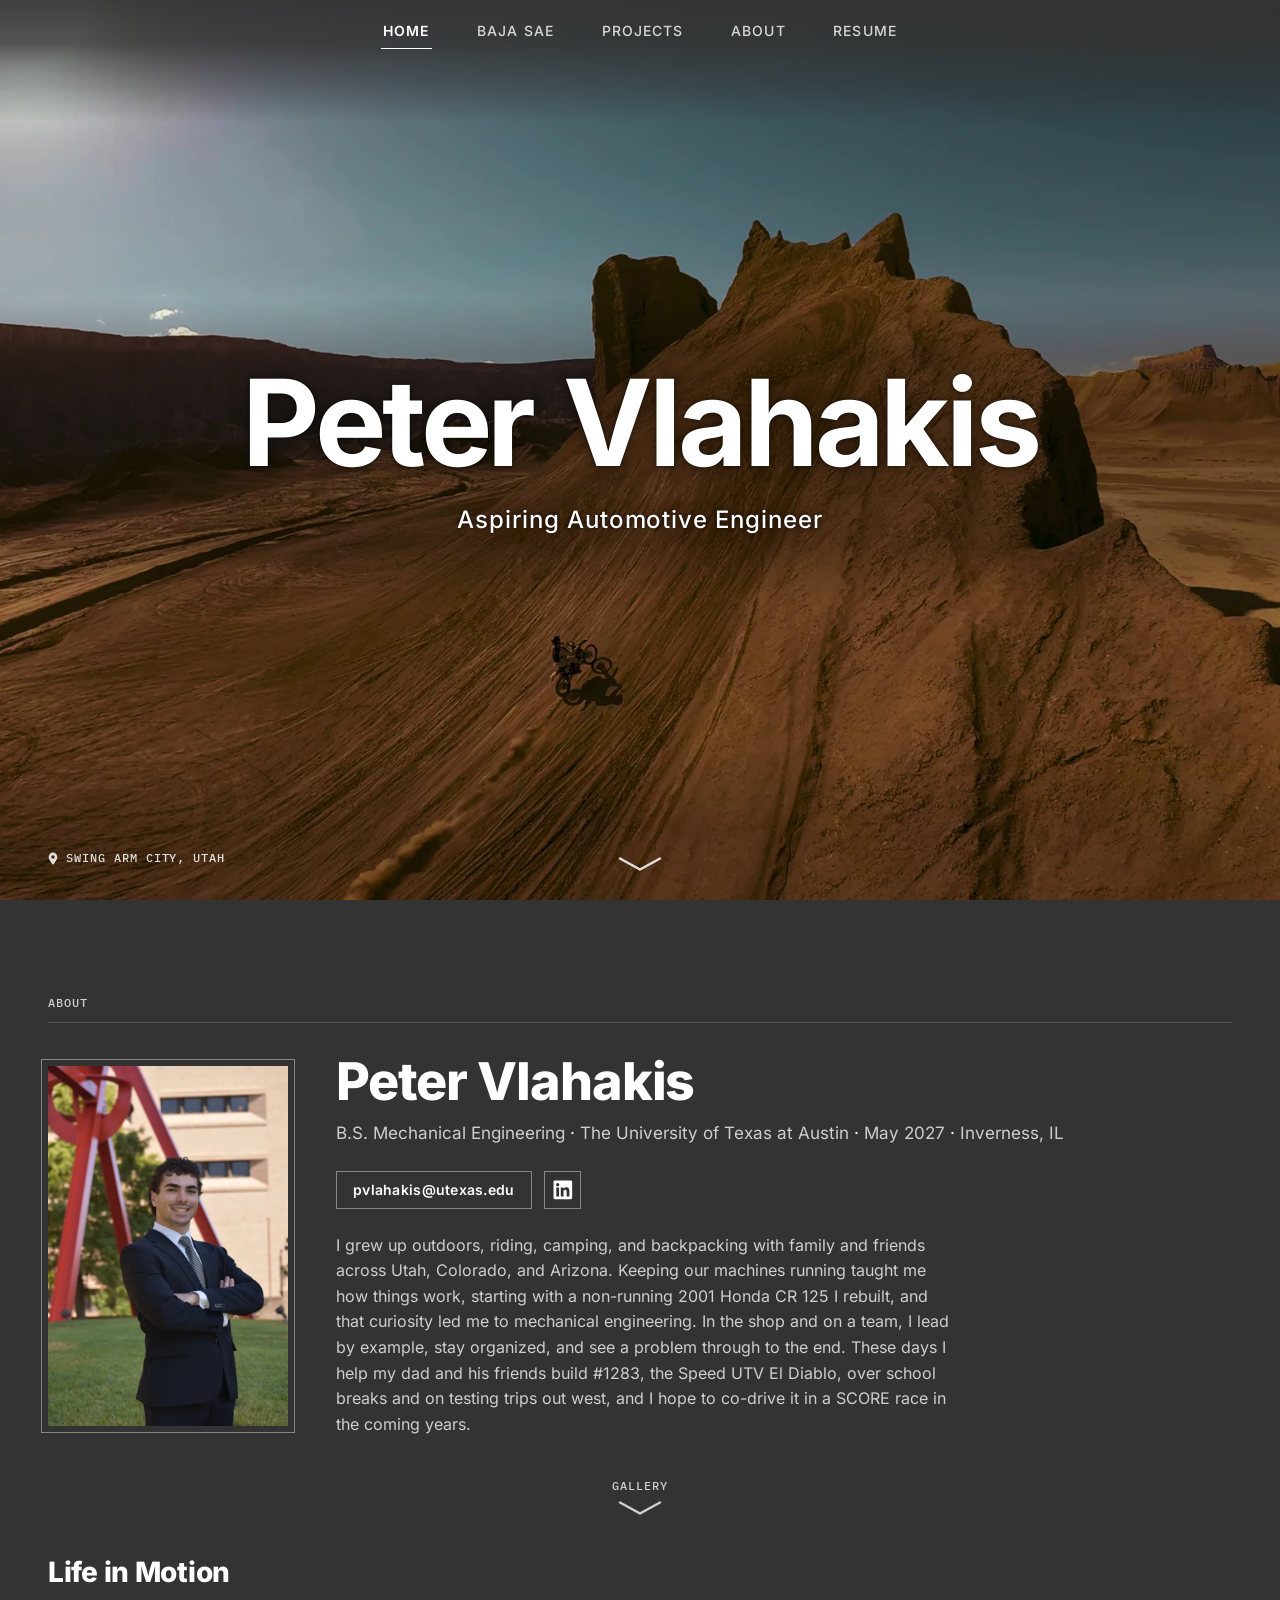
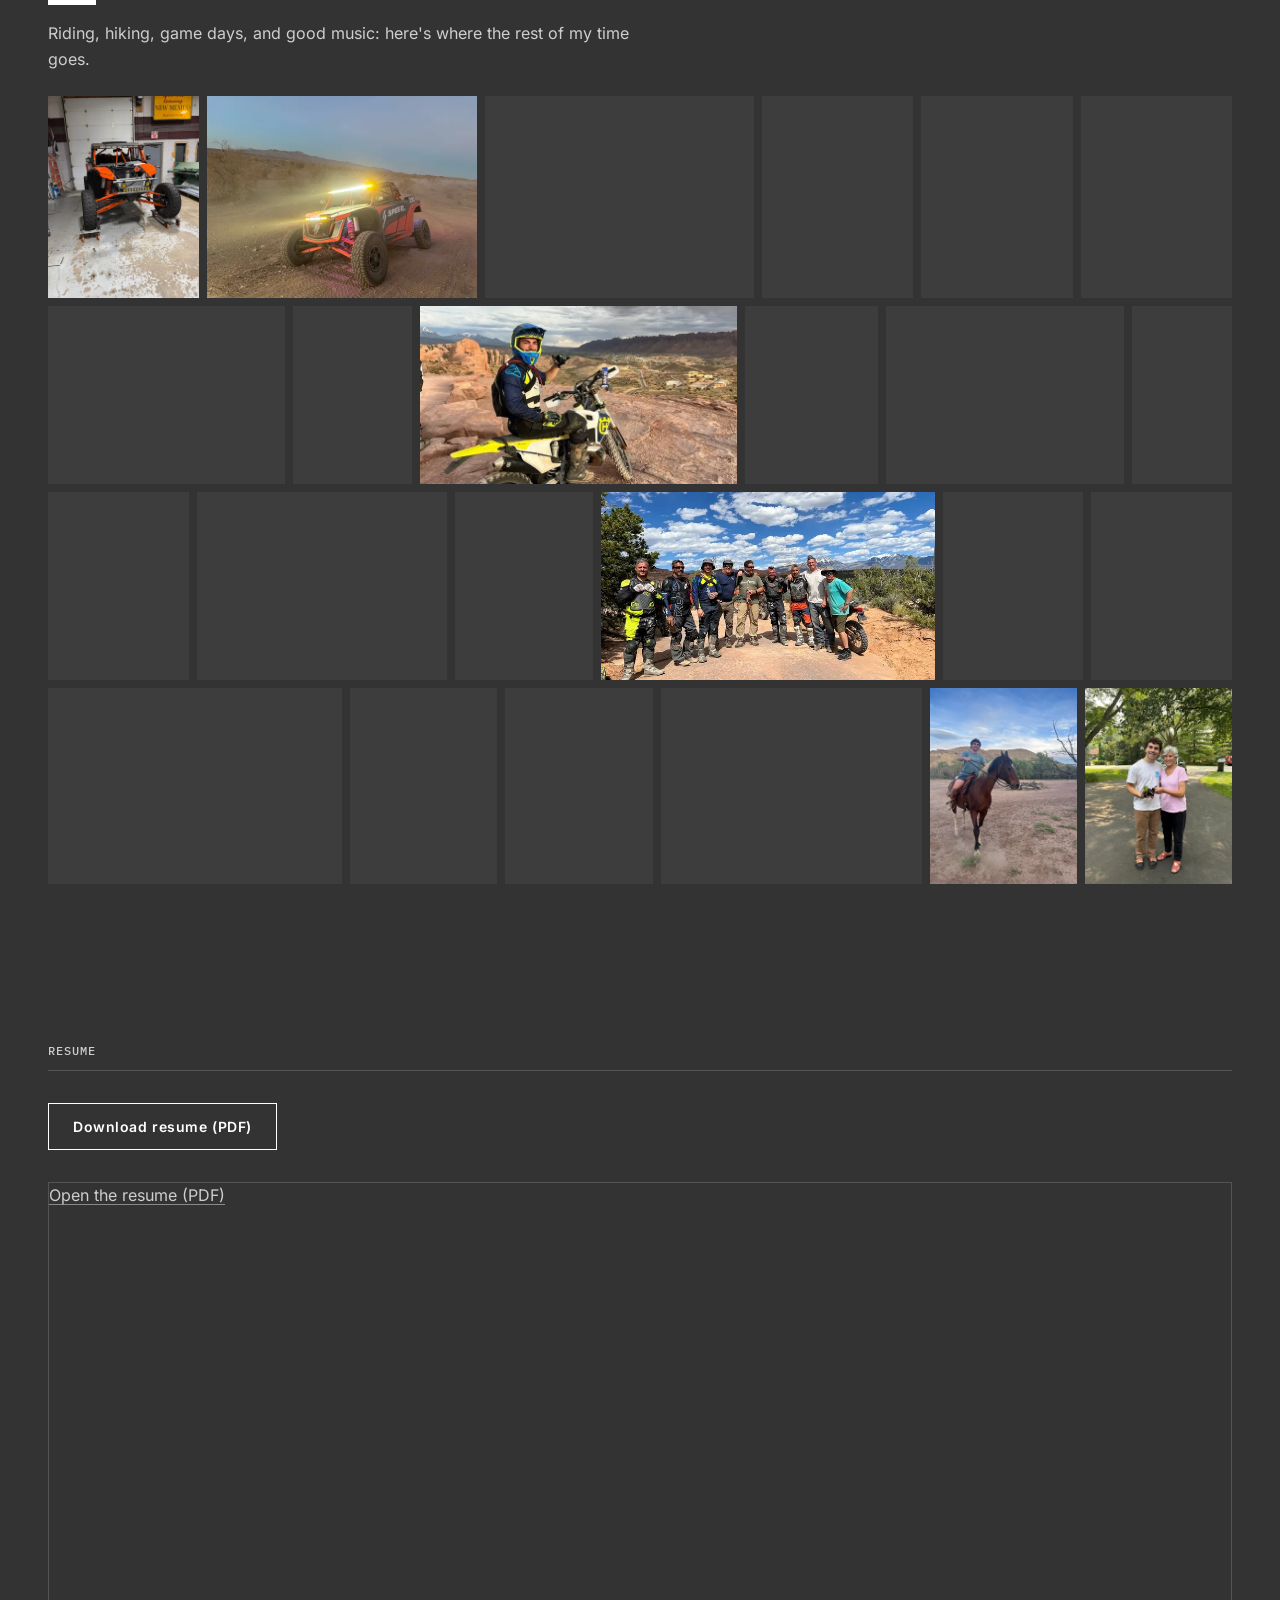
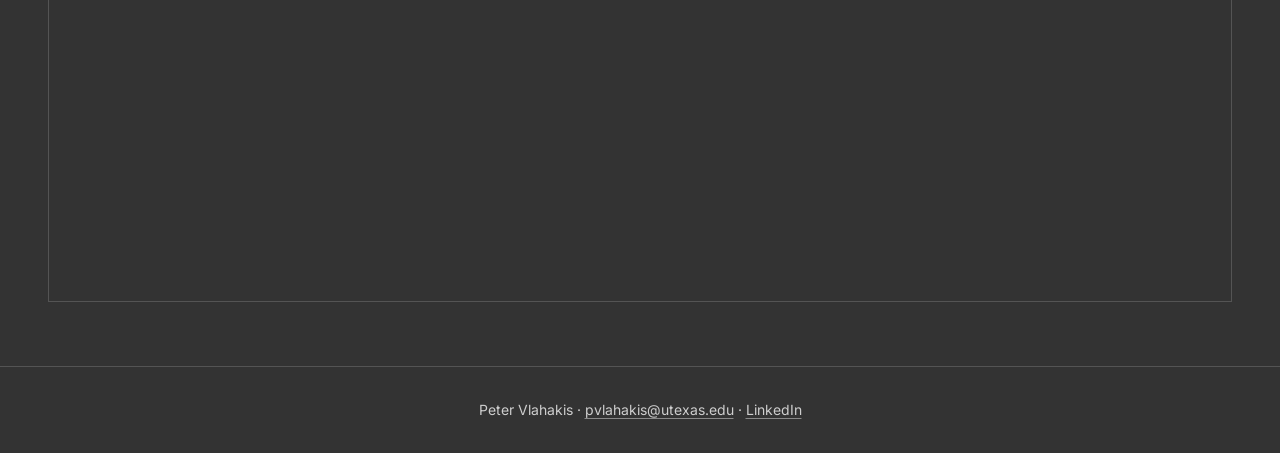
==== index.html @ a8914491 "Portfolio site Co-Authored-By: Claude Opus 5.5 <noreply@anthropic.com>" ====
<!doctype html>
<html lang="en">
<head>
  <meta charset="utf-8">
  <meta name="viewport" content="width=device-width, initial-scale=1">
  <title>Peter Vlahakis | Aspiring Automotive Engineer</title>
  <meta name="description" content="Engineering portfolio of Peter Vlahakis, mechanical engineering student at UT Austin: Baja SAE chassis design and fabrication, and CNC-machined parts.">
  <link rel="canonical" href="https://petervlahakis.com/">
  <meta property="og:type" content="website">
  <meta property="og:site_name" content="Peter Vlahakis">
  <meta property="og:title" content="Peter Vlahakis | Aspiring Automotive Engineer">
  <meta property="og:description" content="Engineering portfolio: Baja SAE chassis design and fabrication, and CNC-machined parts.">
  <meta property="og:url" content="https://petervlahakis.com/">
  <meta property="og:image" content="https://petervlahakis.com/assets/img/og.jpg">
  <meta property="og:image:width" content="1200">
  <meta property="og:image:height" content="630">
  <meta property="og:image:alt" content="Dirt bike rider climbing a sandstone dome, seen from above">
  <meta name="twitter:card" content="summary_large_image">
  <link rel="icon" href="favicon.svg" type="image/svg+xml">
  <link rel="preload" href="assets/fonts/inter-latin-wght-normal.woff2" as="font" type="font/woff2" crossorigin>
  <link rel="stylesheet" href="css/tokens.css">
  <link rel="stylesheet" href="css/base.css">
  <link rel="stylesheet" href="css/home.css">
  <script>document.documentElement.classList.add('js');</script>
</head>
<body data-page="home">
  <a class="skip-link" href="#main">Skip to content</a>

  <nav class="nav" aria-label="Primary" data-open="false">
    <!-- Phones, Home only: the two other pages stay in the bar beside Menu -->
    <ul class="nav__bar">
      <li><a class="nav__link" href="baja.html">Baja SAE</a></li>
      <li><a class="nav__link" href="projects.html">Projects</a></li>
    </ul>
    <button class="nav__toggle" type="button" aria-expanded="false" aria-controls="nav-list">Menu</button>
    <ul class="nav__list" id="nav-list">
      <li><a class="nav__link" href="index.html" aria-current="page">Home</a></li>
      <li><a class="nav__link" href="baja.html">Baja SAE</a></li>
      <li><a class="nav__link" href="projects.html">Projects</a></li>
      <li><a class="nav__link" href="index.html#about">About</a></li>
      <li><a class="nav__link" href="index.html#resume">Resume</a></li>
    </ul>
  </nav>

  <main id="main">
    <section class="hero" id="top" aria-label="Introduction">
      <div class="hero__media">
        <img class="hero__poster" src="assets/video/hero-poster.webp" width="1920" height="1080" alt="" fetchpriority="high">
        <video class="hero__video" muted loop playsinline autoplay disablepictureinpicture tabindex="-1" aria-hidden="true"
               data-src-large="assets/video/hero-1080.mp4" data-src-small="assets/video/hero-720.mp4"></video>
      </div>
      <div class="hero__scrim"></div>
      <div class="hero__content">
        <h1 class="hero__name" aria-label="Peter Vlahakis"><span class="hero__word" aria-hidden="true">Peter</span> <span class="hero__word" aria-hidden="true">Vlahakis</span></h1>
        <p class="hero__tagline">Aspiring Automotive Engineer</p>
      </div>
      <p class="hero__place">
        <svg class="hero__pin" viewBox="0 0 12 16" width="12" height="16" aria-hidden="true" focusable="false"><path d="M6 0.75a5.25 5.25 0 0 0-5.25 5.25c0 3.9 5.25 9.25 5.25 9.25s5.25-5.35 5.25-9.25A5.25 5.25 0 0 0 6 0.75zm0 7.25a2 2 0 1 1 0-4 2 2 0 0 1 0 4z"/></svg>
        Swing Arm City, Utah
      </p>
      <a class="hero__down" href="#about" aria-label="Scroll to About">
        <svg viewBox="0 0 44 16" width="44" height="16" aria-hidden="true" focusable="false"><path d="M2 2.5 22 13.5 42 2.5"/></svg>
      </a>
      <button class="hero__pause" type="button" hidden>Pause</button>
    </section>

    <section class="section about" id="about" aria-labelledby="about-title">
      <h2 class="label section__label" id="about-title">About</h2>
      <!-- Filled from data/site.json by js/home.js: headshot, name, subtitle, contact links, the paragraph,
           then Life in Motion and the gallery -->
      <div class="about__head">
        <figure class="about__portrait" id="portrait"></figure>
        <div class="about__id" id="about-id"></div>
        <div class="about__bio" id="about-bio"></div>
      </div>
      <a class="about__next" href="#gallery">
        <span class="about__next-label">Gallery</span>
        <svg class="about__next-icon" viewBox="0 0 44 16" width="44" height="16" aria-hidden="true" focusable="false"><path d="M2 2.5 22 13.5 42 2.5"/></svg>
      </a>
      <div class="about__motion" id="about-motion"></div>
      <div class="gallery" id="gallery" aria-label="Gallery" role="region"></div>
    </section>

    <section class="section resume" id="resume" aria-labelledby="resume-title">
      <h2 class="label section__label" id="resume-title">Resume</h2>
      <p><a class="button" href="assets/resume/peter-vlahakis-resume.pdf" download="Peter-Vlahakis-Resume.pdf">Download resume (PDF)</a></p>
      <div class="resume__frame" id="resume-frame" data-src="assets/resume/peter-vlahakis-resume.pdf">
        <p class="resume__fallback"><a href="assets/resume/peter-vlahakis-resume.pdf" target="_blank" rel="noopener noreferrer">Open the resume (PDF)</a></p>
      </div>
    </section>
  </main>

  <footer class="footer">
    <p>Peter Vlahakis <span aria-hidden="true">·</span> <span data-email>pvlahakis [at] utexas [dot] edu</span> <span aria-hidden="true">·</span> <a href="https://www.linkedin.com/in/peter-vlahakis-40aa31334" target="_blank" rel="noopener noreferrer">LinkedIn</a></p>
  </footer>

  <noscript><p class="notice">This site loads its content with JavaScript. The resume is available as a <a href="assets/resume/peter-vlahakis-resume.pdf">PDF</a>.</p></noscript>

  <script src="js/scramble.js" defer></script>
  <script src="js/media.js" defer></script>
  <script src="js/nav.js" defer></script>
  <script src="js/home.js" defer></script>
</body>
</html>
---- css/tokens.css ----
/*
 * Design tokens.
 * This is the only file that may contain color literals (tools/check_site.py enforces it).
 * To change the palette, edit --bg and --text (and --accent when a hue is chosen).
 * To change fonts, edit the @font-face blocks and the two --font-* tokens.
 */

/* Inter (variable, 100-900). Latin + Greek subsets; the Greek file loads only where Greek text appears. */
@font-face {
  font-family: "Inter";
  font-style: normal;
  font-weight: 100 900;
  font-display: swap;
  src: url("../assets/fonts/inter-latin-wght-normal.woff2") format("woff2");
  unicode-range: U+0000-00FF, U+0131, U+0152-0153, U+02BB-02BC, U+02C6, U+02DA, U+02DC, U+0304, U+0308, U+0329, U+2000-206F, U+20AC, U+2122, U+2191, U+2193, U+2212, U+2215, U+FEFF, U+FFFD;
}
@font-face {
  font-family: "Inter";
  font-style: normal;
  font-weight: 100 900;
  font-display: swap;
  src: url("../assets/fonts/inter-greek-wght-normal.woff2") format("woff2");
  unicode-range: U+0370-0377, U+037A-037F, U+0384-038A, U+038C, U+038E-03A1, U+03A3-03FF;
}

/* IBM Plex Mono, Latin only (it has no Greek; keep Greek text out of mono-styled elements). */
@font-face {
  font-family: "IBM Plex Mono";
  font-style: normal;
  font-weight: 400;
  font-display: swap;
  src: url("../assets/fonts/ibm-plex-mono-latin-400-normal.woff2") format("woff2");
}
@font-face {
  font-family: "IBM Plex Mono";
  font-style: normal;
  font-weight: 500;
  font-display: swap;
  src: url("../assets/fonts/ibm-plex-mono-latin-500-normal.woff2") format("woff2");
}

:root {
  /* Palette */
  --bg: #333333;
  --text: #ffffff;
  --accent: var(--text); /* no accent hue yet: active and hover states use opacity, weight, or a rule */

  /* Derived from the palette */
  --text-muted: color-mix(in srgb, var(--text) 76%, transparent);
  --text-faint: color-mix(in srgb, var(--text) 60%, transparent);
  --rule: color-mix(in srgb, var(--text) 16%, transparent);
  --rule-strong: color-mix(in srgb, var(--text) 42%, transparent);
  --surface: color-mix(in srgb, var(--text) 5%, transparent);
  --clear: transparent;
  --focus-ring: var(--accent);

  /*
   * Hero scrim: keeps the hero text readable over the brightest frames of the clip, while the
   * video keeps its brightness. Three parts:
   *   - a light, narrow band behind the name and tagline (--hero-scrim-strength);
   *   - a dark halo hugging the letters (--hero-text-halo), which supplies the rest of the contrast
   *     right where the letters meet the footage, so the band can stay light;
   *   - a short, light fade along the bottom edge behind the location and Pause labels.
   * Measured against the clip (every 0.25 s, brightest pixel behind each label): the tagline at
   * 1024 px wide needs about 50% darkening for 4.5:1, the name (large text, 3:1) about 40%, and the
   * location label on phones 15.5% (the foot gives 20%). Band + halo cover the first two at the
   * letter edges. Re-measure if the clip changes.
   */
  --hero-scrim-color: #000000;
  --hero-scrim-strength: 26%; /* behind the name and tagline */
  --hero-scrim-feather: 56px; /* how softly the band fades out above and below the text */
  --hero-scrim-foot: 20%; /* bottom edge, behind the location and Pause labels */
  --hero-scrim: linear-gradient(
    to top,
    color-mix(in srgb, var(--hero-scrim-color) var(--hero-scrim-foot), transparent) 72px,
    transparent 168px
  );
  --hero-text-halo:
    0 0 1px color-mix(in srgb, var(--hero-scrim-color) 70%, transparent),
    0 0 4px color-mix(in srgb, var(--hero-scrim-color) 55%, transparent),
    0 2px 20px color-mix(in srgb, var(--hero-scrim-color) 40%, transparent);
  --hero-band: linear-gradient(
    to bottom,
    transparent,
    color-mix(in srgb, var(--hero-scrim-color) var(--hero-scrim-strength), transparent) var(--hero-scrim-feather),
    color-mix(in srgb, var(--hero-scrim-color) var(--hero-scrim-strength), transparent) calc(100% - var(--hero-scrim-feather)),
    transparent
  );

  /*
   * Navigation: a soft fade behind the text, not a panel. It stays strong through the line of
   * link text (the first third) so the links hold 4.5:1 even over a white photo, then fades out.
   */
  --nav-fade: linear-gradient(
    to bottom,
    color-mix(in srgb, var(--bg) 94%, transparent) 0%,
    color-mix(in srgb, var(--bg) 84%, transparent) 36%,
    color-mix(in srgb, var(--bg) 42%, transparent) 70%,
    transparent 100%
  );
  --menu-sheet: var(--bg); /* the opened phone menu covers the page */

  /* Longhorn Baja Racing (Baja SAE page): colors sampled from LBR_Logo_V2 */
  --lbr-yellow: rgb(246 164 31);
  --lbr-orange: rgb(225 83 34);
  --lbr-red: rgb(182 47 31);
  /* Header stripes, a little less saturated than the logo */
  --lbr-stripe-1: color-mix(in oklab, var(--lbr-yellow) 84%, gray);
  --lbr-stripe-2: color-mix(in oklab, var(--lbr-orange) 84%, gray);
  --lbr-stripe-3: color-mix(in oklab, var(--lbr-red) 84%, gray);
  /* Text in the team colors, kept at 4.5:1 or better on --bg */
  --lbr-text-yellow: var(--lbr-yellow);
  --lbr-text-orange: color-mix(in srgb, var(--lbr-orange) 66%, var(--text));
  /* Off-road grit: sparse light speckle over the page, and a distressed edge for the stripes */
  --grit-texture: url("data:image/svg+xml,%3Csvg xmlns='http://www.w3.org/2000/svg' width='220' height='220'%3E%3Cfilter id='g'%3E%3CfeTurbulence type='fractalNoise' baseFrequency='.85' numOctaves='2' stitchTiles='stitch'/%3E%3CfeColorMatrix values='0 0 0 0 1 0 0 0 0 1 0 0 0 0 1 0 0 0 2.2 -1.45'/%3E%3C/filter%3E%3Crect width='100%25' height='100%25' filter='url(%23g)'/%3E%3C/svg%3E");
  --grit-opacity: 0.07;
  --grit-mask: url("data:image/svg+xml,%3Csvg xmlns='http://www.w3.org/2000/svg' width='160' height='160'%3E%3Cfilter id='m'%3E%3CfeTurbulence type='fractalNoise' baseFrequency='.7' numOctaves='2' stitchTiles='stitch'/%3E%3CfeColorMatrix values='0 0 0 0 0 0 0 0 0 0 0 0 0 0 0 0 0 0 -9 6.4'/%3E%3C/filter%3E%3Crect width='100%25' height='100%25' filter='url(%23m)'/%3E%3C/svg%3E");
  /*
   * Projects page: earthy accents sampled from the Swing Arm City footage (0:35-0:50, brightened):
   * sunlit sand, sandstone, and the dusty sky. Touches only, on the project list and pane.
   */
  --earth-sand: rgb(165 109 52);
  --earth-rock: rgb(121 72 30);
  --earth-sky: rgb(144 153 162);
  /* Text in those tones, 4.5:1 or better on --bg (about 6:1 each) */
  --earth-text: color-mix(in srgb, var(--earth-sand) 55%, var(--text));
  --earth-sky-text: color-mix(in srgb, var(--earth-sky) 70%, var(--text));
  --earth-line: color-mix(in srgb, var(--earth-sand) 45%, transparent);
  --earth-surface: color-mix(in srgb, var(--earth-rock) 16%, transparent);

  /* Photo credit tag in an image's bottom-left corner, and the expanded view behind a photo */
  --credit-tag-bg: color-mix(in srgb, black 58%, transparent);
  --lightbox-backdrop: color-mix(in srgb, black 90%, transparent);

  /* Projects list: hovered and selected project (a warm sandstone wash and a sand edge) */
  --plist-hover-bg: color-mix(in srgb, var(--earth-rock) 22%, transparent);
  --plist-current-bg: color-mix(in srgb, var(--earth-rock) 32%, transparent);
  /* Projects image frames before their photo loads, and the arrow pinned to the screen's bottom edge */
  --frame-bg: var(--surface);
  --pnext-float-bg: color-mix(in srgb, var(--bg) 88%, transparent);
  --pnext-float-shadow: 0 6px 18px color-mix(in srgb, black 45%, transparent);
  /* Projects on phones: the open project dropdown, a shade darker than the page and lifted over it */
  --pdrop-list-bg: color-mix(in srgb, var(--bg) 82%, black);
  --pdrop-shadow: 0 12px 30px color-mix(in srgb, black 45%, transparent);

  /* About: the LinkedIn icon takes LinkedIn's own blue on hover only */
  --linkedin-blue: #0A66C2;

  /* Typography */
  --font-sans: "Inter", system-ui, -apple-system, "Segoe UI", Roboto, "Helvetica Neue", Arial, sans-serif;
  --font-mono: "IBM Plex Mono", ui-monospace, "SFMono-Regular", Menlo, Consolas, monospace;
  --fs-xs: 0.75rem;
  --fs-sm: 0.875rem;
  --fs-md: 1rem;
  --fs-lg: 1.25rem;
  --fs-xl: 1.75rem;
  --fs-2xl: 2.25rem;
  --fs-hero: clamp(2.75rem, 9.5vw, 7.5rem);
  --tracking-label: 0.08em;

  /* Spacing (4 px unit) */
  --space-1: 4px;
  --space-2: 8px;
  --space-3: 12px;
  --space-4: 16px;
  --space-5: 24px;
  --space-6: 32px;
  --space-7: 48px;
  --space-8: 64px;
  --space-9: 96px;
  --gutter: clamp(16px, 4vw, 48px);

  /* Layout */
  --nav-h: 64px;
  --list-w: clamp(240px, 26vw, 320px); /* 320px from about 1230px wide; narrower on tablets */
  --spec-key-w: 110px;
  --measure: 62ch;
  --pane-h: calc(100vh - var(--nav-h));

  /* Motion */
  --ease-out: cubic-bezier(0.22, 1, 0.36, 1);
  --ease-in-out: cubic-bezier(0.65, 0, 0.35, 1);
  --dur-fast: 160ms;
  --dur-med: 400ms;
  --dur-zoom: 600ms;
  --dur-fade: 900ms;
  --zoom: 1.03;
}

@supports (height: 100svh) {
  :root {
    --pane-h: calc(100svh - var(--nav-h));
  }
}
---- css/base.css ----
/* Base styles, navigation, and the shared two-pane shell. Colors come from tokens.css only. */

*,
*::before,
*::after {
  box-sizing: border-box;
}

html {
  -webkit-text-size-adjust: 100%;
  text-size-adjust: 100%;
  scroll-padding-top: var(--nav-h);
}

body {
  margin: 0;
  min-height: 100vh;
  background: var(--bg);
  color: var(--text);
  font-family: var(--font-sans);
  font-size: var(--fs-md);
  line-height: 1.55;
  -webkit-font-smoothing: antialiased;
  -moz-osx-font-smoothing: grayscale;
}

h1,
h2,
h3,
p,
ul,
ol,
dl,
dd,
figure {
  margin: 0;
}

ul,
ol {
  padding: 0;
  list-style: none;
}

h1,
h2,
h3 {
  font-weight: 600;
  line-height: 1.15;
  letter-spacing: -0.01em;
}

img,
video {
  display: block;
  max-width: 100%;
  height: auto;
}

a {
  color: inherit;
  text-decoration-color: var(--rule-strong);
  text-underline-offset: 0.2em;
}

a:hover {
  text-decoration-color: var(--accent);
}

button {
  font: inherit;
  color: inherit;
  background: none;
  border: 0;
  padding: 0;
  cursor: pointer;
}

:focus-visible {
  outline: 2px solid var(--focus-ring);
  outline-offset: 3px;
}

.visually-hidden {
  position: absolute;
  width: 1px;
  height: 1px;
  margin: -1px;
  overflow: hidden;
  clip-path: inset(50%);
  white-space: nowrap;
}

.skip-link {
  position: fixed;
  top: var(--space-2);
  left: var(--space-2);
  z-index: 100;
  padding: var(--space-2) var(--space-4);
  background: var(--bg);
  border: 1px solid var(--rule-strong);
  transform: translateY(-200%);
}

.skip-link:focus {
  transform: none;
}

/* Small mono label: section labels, spec keys, meta text */
.label {
  font-family: var(--font-mono);
  font-size: var(--fs-xs);
  font-weight: 500;
  letter-spacing: var(--tracking-label);
  text-transform: uppercase;
  color: var(--text-muted);
}

.chip {
  display: inline-block;
  padding: var(--space-1) var(--space-3);
  border: 1px solid var(--rule-strong);
  font-family: var(--font-mono);
  font-size: var(--fs-xs);
  font-weight: 500;
  letter-spacing: 0.04em;
  line-height: 1.5;
}

.chips {
  display: flex;
  flex-wrap: wrap;
  gap: var(--space-2);
}

.button {
  display: inline-block;
  padding: var(--space-3) var(--space-5);
  border: 1px solid var(--text);
  font-size: var(--fs-sm);
  font-weight: 600;
  letter-spacing: 0.04em;
  text-decoration: none;
  transition: background-color var(--dur-fast) var(--ease-out), color var(--dur-fast) var(--ease-out);
}

.button:hover,
.button:focus-visible {
  background: var(--text);
  color: var(--bg);
}

/* An image that opens the expanded view on click (Site.zoomable in js/media.js) */
.zoom {
  display: block;
  width: 100%;
  cursor: zoom-in;
}

.zoom img {
  transition: opacity var(--dur-fast) var(--ease-out);
}

.zoom:hover img {
  opacity: 0.9;
}

.zoom:focus-visible {
  outline-offset: 2px;
}

.caption {
  margin-top: var(--space-3);
  max-width: var(--measure);
  font-size: var(--fs-sm);
  color: var(--text-muted);
}

/* An empty slot that names what is pending. Never a stand-in image. */
.placeholder {
  display: flex;
  align-items: center;
  justify-content: center;
  min-height: 180px;
  padding: var(--space-5);
  border: 1px dashed var(--rule-strong);
  background: var(--surface);
  font-family: var(--font-mono);
  font-size: var(--fs-sm);
  letter-spacing: 0.02em;
  text-align: center;
  color: var(--text-muted);
}

.notice {
  padding: var(--space-6) var(--gutter);
  color: var(--text-muted);
}

/* Centered single-message page (404) */
.message {
  display: grid;
  place-content: center;
  gap: var(--space-4);
  min-height: 100vh;
  padding: var(--nav-h) var(--gutter);
  text-align: center;
}

/* Photographer credit in the bottom-left corner of an image (its box must be positioned) */
.credit-tag {
  position: absolute;
  left: 0;
  bottom: 0;
  max-width: 100%;
  padding: 2px 6px;
  overflow-wrap: anywhere;
  background: var(--credit-tag-bg);
  font-size: 0.625rem;
  line-height: 1.4;
  letter-spacing: 0.02em;
  color: var(--text);
  pointer-events: none;
}

/* ---------- Expanded view (a modal dialog; any click closes it) ---------- */

.lightbox {
  width: 100vw;
  height: 100vh;
  height: 100svh;
  max-width: none;
  max-height: none;
  margin: 0;
  padding: var(--space-8) var(--gutter) var(--space-6);
  border: 0;
  background: none;
  color: var(--text);
  overflow: hidden;
  cursor: zoom-out;
}

.lightbox[open] {
  display: flex;
  align-items: center;
  justify-content: center;
}

.lightbox::backdrop {
  background: var(--lightbox-backdrop);
}

.lightbox__close {
  position: absolute;
  top: var(--space-4);
  right: var(--gutter);
  padding: var(--space-2) var(--space-1);
  font-family: var(--font-mono);
  font-size: var(--fs-xs);
  font-weight: 500;
  letter-spacing: var(--tracking-label);
  text-transform: uppercase;
}

.lightbox__figure {
  display: flex;
  flex-direction: column;
  align-items: center;
  gap: var(--space-3);
  min-width: 0;
  min-height: 0;
  max-height: 100%;
}

.lightbox__frame {
  position: relative;
  min-height: 0;
}

.lightbox__img {
  width: auto;
  height: auto;
  max-width: calc(100vw - 2 * var(--gutter));
  max-height: calc(100svh - 10rem);
}

.lightbox__caption {
  max-width: var(--measure);
  font-size: var(--fs-sm);
  text-align: center;
  color: var(--text-muted);
}

/* ---------- Navigation: text only, no panel ---------- */

.nav {
  position: fixed;
  inset: 0 0 auto 0;
  z-index: 50;
  height: var(--nav-h);
  display: flex;
  align-items: center;
  justify-content: center;
  padding-inline: var(--gutter);
  pointer-events: none;
}

/* Soft fade from the page background so the links stay legible over video and scrolled content */
.nav::before {
  content: "";
  position: absolute;
  inset: 0 0 auto 0;
  height: calc(var(--nav-h) * 1.9);
  background: var(--nav-fade);
  pointer-events: none;
  z-index: -1;
}

/* Projects and Baja SAE: the nav has its own strip above the panes, so the fade must not
   reach down over the content (on phones it also stops text ghosting behind the links). */
.page-fixed .nav::before {
  height: var(--nav-h);
  background: var(--bg);
}

.nav__list {
  display: flex;
  align-items: center;
  gap: clamp(var(--space-5), 3.4vw, var(--space-7));
  pointer-events: auto;
}

.nav__list li {
  display: flex;
}

.nav__link {
  display: block;
  padding: var(--space-2) 2px;
  border-bottom: 1px solid var(--clear);
  font-size: var(--fs-sm);
  font-weight: 500;
  letter-spacing: var(--tracking-label);
  line-height: 1.2;
  text-transform: uppercase;
  text-decoration: none;
  white-space: nowrap;
  opacity: 0.8;
  transition: opacity var(--dur-fast) var(--ease-out), border-color var(--dur-fast) var(--ease-out);
}

.nav__link:hover,
.nav__link:focus-visible,
.nav__link[aria-current] {
  opacity: 1;
}

.nav__link[aria-current] {
  border-bottom-color: var(--accent);
  font-weight: 600;
}

/* Phones, Home only (index.html): Baja SAE and Projects stay in the bar beside Menu */
.nav__bar {
  display: none;
}

.nav__toggle {
  display: none;
  margin-left: auto;
  padding: var(--space-2) 2px;
  font-size: var(--fs-sm);
  font-weight: 500;
  letter-spacing: var(--tracking-label);
  text-transform: uppercase;
  pointer-events: auto;
}

@media (max-width: 767.98px) {
  .nav {
    justify-content: flex-end;
  }

  .nav__toggle {
    display: block;
    position: relative;
    z-index: 2;
  }

  .nav__bar {
    display: flex;
    align-items: center;
    gap: clamp(var(--space-5), 3.4vw, var(--space-7));
    margin-left: auto;
    pointer-events: auto;
  }

  .nav__bar li {
    display: flex;
  }

  .nav__bar + .nav__toggle {
    margin-left: clamp(var(--space-5), 3.4vw, var(--space-7));
  }

  /* The opened menu covers the bar */
  .nav[data-open="true"] .nav__bar {
    visibility: hidden;
  }

  .nav__list {
    display: none;
  }

  .nav[data-open="true"] .nav__list {
    display: flex;
    flex-direction: column;
    justify-content: center;
    gap: var(--space-6);
    position: fixed;
    inset: 0;
    z-index: 1;
    padding: var(--nav-h) var(--gutter) var(--space-7);
    background: var(--menu-sheet);
  }

  .nav[data-open="true"] .nav__link {
    font-size: var(--fs-lg);
  }
}

/* ---------- Two-pane shell (Projects, Baja SAE) ---------- */

.shell {
  padding-top: var(--nav-h);
}

/* The pane takes keyboard focus so it can be scrolled with the arrow and page keys */
.shell__pane:focus-visible {
  outline-offset: -2px;
}

.block {
  padding: var(--space-7) var(--gutter);
  border-top: 1px solid var(--rule);
}

.block__label {
  margin-bottom: var(--space-5);
}

.block__text {
  max-width: var(--measure);
  color: var(--text-muted);
}

.block__text + .media-grid,
.block__text + .placeholder,
.block__text + figure {
  margin-top: var(--space-5);
}

.media-grid {
  display: grid;
  grid-template-columns: repeat(auto-fit, minmax(min(100%, 300px), 1fr));
  gap: var(--space-5);
  align-items: start;
}

.media-grid img,
.figure-wide img {
  width: 100%;
}

@media (min-width: 768px) {
  .page-fixed {
    overflow: hidden;
  }

  .shell {
    position: fixed;
    inset: var(--nav-h) 0 0 0;
    padding-top: 0;
    display: grid;
    grid-template-columns: var(--list-w) minmax(0, 1fr);
  }

  .shell__side {
    min-height: 0;
    border-right: 1px solid var(--rule);
  }

  .shell__pane {
    min-height: 0;
    overflow-y: auto;
    overscroll-behavior: contain;
  }

  .block {
    padding-inline: var(--space-6);
  }
}

@media (prefers-reduced-motion: no-preference) {
  html {
    scroll-behavior: smooth;
  }
}

@media (prefers-reduced-motion: reduce) {
  *,
  *::before,
  *::after {
    transition-duration: 0.01ms !important;
    animation-duration: 0.01ms !important;
    scroll-behavior: auto !important;
  }
}
---- css/home.css ----
/* Home: hero, About, Resume, footer. */

/* ---------- Hero ---------- */

.hero {
  position: relative;
  isolation: isolate;
  display: grid;
  place-items: center;
  height: 100vh;
  height: 100svh;
  min-height: 420px;
  overflow: hidden;
}

.hero__media,
.hero__scrim {
  position: absolute;
  inset: 0;
}

.hero__media {
  z-index: -2;
}

.hero__poster,
.hero__video {
  position: absolute;
  inset: 0;
  width: 100%;
  height: 100%;
  object-fit: cover;
}

/* The video fades in over the poster once it can play through */
.hero__video {
  opacity: 0;
  transition: opacity var(--dur-fade) var(--ease-out);
}

.hero__video.is-ready {
  opacity: 1;
}

.hero__scrim {
  z-index: -1;
  background: var(--hero-scrim);
}

.hero__content {
  position: relative;
  padding-inline: var(--gutter);
  text-align: center;
}

/* The stronger part of the scrim: a full-width band that tracks the text block at any viewport size */
.hero__content::before {
  content: "";
  position: absolute;
  z-index: -1;
  inset: calc((var(--hero-scrim-feather) + var(--space-2)) * -1) -100vw;
  background: var(--hero-band);
  pointer-events: none;
}

.hero__name {
  display: flex;
  flex-wrap: wrap;
  justify-content: center;
  column-gap: 0.26em;
  font-size: var(--fs-hero);
  font-weight: 700;
  letter-spacing: -0.035em;
  line-height: 1.02;
  text-shadow: var(--hero-text-halo);
}

/* Hidden until the load-in scramble starts (only when scripts run) */
.js .hero__word {
  visibility: hidden;
}

.js .hero__word.is-in {
  visibility: visible;
}

.hero__tagline {
  margin-top: var(--space-4);
  font-size: clamp(1rem, 2.1vw, 1.5rem);
  font-weight: 500;
  letter-spacing: 0.04em;
  text-shadow: var(--hero-text-halo);
}

.hero__pause {
  position: absolute;
  right: var(--gutter);
  bottom: var(--space-5);
  padding: var(--space-2) var(--space-1);
  font-family: var(--font-mono);
  font-size: var(--fs-xs);
  font-weight: 500;
  letter-spacing: var(--tracking-label);
  text-transform: uppercase;
  opacity: 0.85;
}

.hero__pause:hover,
.hero__pause:focus-visible {
  opacity: 1;
}

/* Where the clip was filmed, bottom left */
.hero__place {
  position: absolute;
  left: var(--gutter);
  bottom: var(--space-5);
  display: flex;
  align-items: center;
  gap: var(--space-2);
  padding-block: var(--space-2);
  font-family: var(--font-mono);
  font-size: var(--fs-xs);
  font-weight: 500;
  letter-spacing: var(--tracking-label);
  text-transform: uppercase;
  opacity: 0.85;
}

.hero__pin {
  flex: none;
  width: 10px;
  height: auto;
  fill: currentColor;
}

/* Down arrow to About, bottom center */
.hero__down {
  position: absolute;
  left: 50%;
  bottom: var(--space-4);
  translate: -50% 0;
  display: block;
  padding: var(--space-3);
  color: var(--text);
  opacity: 0.85;
  transition: opacity var(--dur-fast) var(--ease-out);
}

.hero__down:hover,
.hero__down:focus-visible {
  opacity: 1;
}

.hero__down svg {
  display: block;
  fill: none;
  stroke: currentColor;
  stroke-width: 2.5;
  stroke-linecap: round;
  stroke-linejoin: round;
}

/* Phones: lift the arrow clear of the location and Pause */
@media (max-width: 599.98px) {
  .hero__down {
    bottom: calc(var(--space-5) + 36px);
  }
}

@media (prefers-reduced-motion: no-preference) {
  .hero__down svg {
    animation: hero-nudge 2.4s var(--ease-in-out) infinite;
  }
}

@keyframes hero-nudge {
  0%, 60%, 100% { transform: translateY(0); }
  30% { transform: translateY(5px); }
}

/* ---------- Sections ---------- */

.section {
  max-width: 1320px;
  margin-inline: auto;
  padding: var(--space-9) var(--gutter) var(--space-8);
}

.section__label {
  margin-bottom: var(--space-6);
  padding-bottom: var(--space-3);
  border-bottom: 1px solid var(--rule);
}

/* ---------- About: default tones only (white and the site's greys) ---------- */

/* Header: headshot left; name, subtitle, contact buttons, and the paragraph right */
.about__head {
  display: grid;
  grid-template-columns: minmax(150px, 240px) minmax(0, 1fr);
  gap: var(--space-5) clamp(var(--space-5), 4vw, var(--space-7));
  align-items: center;
}

/* The two rows share any spare height, so the name block and paragraph stay together beside the photo */
@media (min-width: 768px) {
  .about__portrait {
    grid-row: 1 / span 2;
  }

  .about__id {
    align-self: end;
  }

  .about__bio {
    grid-column: 2;
    align-self: start;
  }
}

.about__bio .about__text {
  margin-top: 0;
}

/* A thin frame a little off the photo */
.about__portrait img {
  width: 100%;
  outline: 1px solid var(--rule-strong);
  outline-offset: 6px;
}

.about__portrait img:not([src]) {
  visibility: hidden;
}

.about__name {
  font-size: clamp(2rem, 4.4vw, 3.25rem);
  font-weight: 800;
  letter-spacing: -0.02em;
  line-height: 1.05;
}

.about__subtitle {
  margin-top: var(--space-3);
  font-size: 1.0625rem;
  line-height: 1.5;
  color: var(--text-muted);
}

.about__sep {
  color: var(--text);
}

.about__links {
  display: flex;
  flex-wrap: wrap;
  gap: var(--space-3);
  margin-top: var(--space-5);
}

/* Every button in the row takes the height of the tallest */
.about__links li {
  display: flex;
}

/* Small outlined buttons that fill white on hover */
.about__button {
  display: inline-block;
  padding: 7px var(--space-4);
  border: 1px solid var(--rule-strong);
  font-size: var(--fs-sm);
  font-weight: 600;
  letter-spacing: 0.02em;
  text-decoration: none;
  transition: background-color var(--dur-fast) var(--ease-out), color var(--dur-fast) var(--ease-out),
    border-color var(--dur-fast) var(--ease-out);
}

.about__button:hover,
.about__button:focus-visible {
  border-color: var(--text);
  background: var(--text);
  color: var(--bg);
}

/* LinkedIn: a square button holding the "in" logo, one text line tall like the email button. White at rest;
   on hover and focus the logo turns LinkedIn blue and its letters show the white fill behind them. */
.about__button--icon {
  display: inline-flex;
  align-items: center;
  justify-content: center;
  padding: 7px;
}

.about__icon {
  display: block;
  width: 1lh;
  height: 1lh;
  fill: currentColor;
}

.about__button--icon:hover,
.about__button--icon:focus-visible {
  color: var(--linkedin-blue);
}

/* Arrow down to the gallery, right under the header row */
.about__next {
  display: grid;
  justify-items: center;
  gap: var(--space-1);
  width: max-content;
  margin: var(--space-6) auto 0;
  padding: var(--space-2) var(--space-4);
  font-family: var(--font-mono);
  font-size: var(--fs-xs);
  font-weight: 500;
  letter-spacing: var(--tracking-label);
  text-transform: uppercase;
  text-decoration: none;
  color: var(--text-muted);
  transition: color var(--dur-fast) var(--ease-out);
}

.about__next:hover,
.about__next:focus-visible {
  color: var(--text);
}

.about__next-icon {
  display: block;
  fill: none;
  stroke: currentColor;
  stroke-width: 2.5;
  stroke-linecap: round;
  stroke-linejoin: round;
}

@media (prefers-reduced-motion: no-preference) {
  .about__next-icon {
    animation: hero-nudge 2.4s var(--ease-in-out) infinite;
  }
}

/* Life in Motion: heading, one-line intro, then the gallery */
.about__motion {
  margin-top: var(--space-6);
}

.about__heading {
  font-size: var(--fs-xl);
  font-weight: 800;
  letter-spacing: -0.01em;
  line-height: 1.15;
}

/* A short solid band under each heading, the shape of the stripe under the Baja title */
.about__heading::after {
  content: "";
  display: block;
  width: 48px;
  height: 5px;
  margin-top: var(--space-3);
  background: var(--text);
}

.about__text {
  max-width: var(--measure);
  margin-top: var(--space-4);
  line-height: 1.6;
  color: var(--text-muted);
}

.about__text + .about__text {
  margin-top: var(--space-3);
}

.about__text strong {
  font-weight: 700;
  color: var(--text);
}

.about__inline-link {
  color: var(--text);
  text-decoration-color: var(--text-faint);
  transition: text-decoration-color var(--dur-fast) var(--ease-out);
}

.about__inline-link:hover {
  text-decoration-color: var(--text);
}

/*
 * Gallery: justified rows built by home.js. Each photo grows in proportion to its shape, so every row
 * runs edge to edge at one height and nothing is cropped. No captions.
 */
.gallery {
  display: flex;
  flex-direction: column;
  gap: var(--space-2);
  margin-top: var(--space-5);
  scroll-margin-top: var(--space-4);
}

.gallery__row {
  display: flex;
  gap: var(--space-2);
}

.gallery__tile {
  flex: 1 1 0;
  min-width: 0;
  overflow: hidden;
  background: var(--surface);
}

.gallery__tile .zoom {
  height: 100%;
}

.gallery__tile img {
  width: 100%;
  height: 100%;
  object-fit: cover;
  transition: transform var(--dur-zoom) var(--ease-out);
}

.gallery__tile img:not([src]) {
  visibility: hidden;
}

/* Hover: a slight zoom only */
.gallery__tile .zoom:hover img {
  opacity: 1;
  transform: scale(var(--zoom));
}

@media (prefers-reduced-motion: reduce) {
  .gallery__tile .zoom:hover img {
    transform: none;
  }
}

/* ---------- Resume ---------- */

.resume__frame {
  margin-top: var(--space-6);
}

.resume__frame object {
  display: block;
  width: 100%;
  height: 80vh;
  min-height: 420px;
  border: 1px solid var(--rule);
}

/* Hold the embed's space before it loads, so the Resume link lands in the right place */
@media (min-width: 768px) {
  .js .resume__frame {
    min-height: max(80vh, 420px);
  }
}

.resume__fallback {
  color: var(--text-muted);
}

/* ---------- Footer ---------- */

.footer {
  padding: var(--space-6) var(--gutter);
  border-top: 1px solid var(--rule);
  font-size: var(--fs-sm);
  color: var(--text-muted);
  text-align: center;
}

@media (max-width: 767.98px) {
  .section {
    padding-block: var(--space-8) var(--space-7);
  }

  /* The header row stays a row: a smaller headshot beside the name, the paragraph full width below */
  .about__head {
    grid-template-columns: 104px minmax(0, 1fr);
    gap: var(--space-5);
    align-items: start;
  }

  .about__bio {
    grid-column: 1 / -1;
  }

  .about__portrait img {
    outline-offset: 4px;
  }

  .about__subtitle {
    font-size: var(--fs-sm);
  }
}
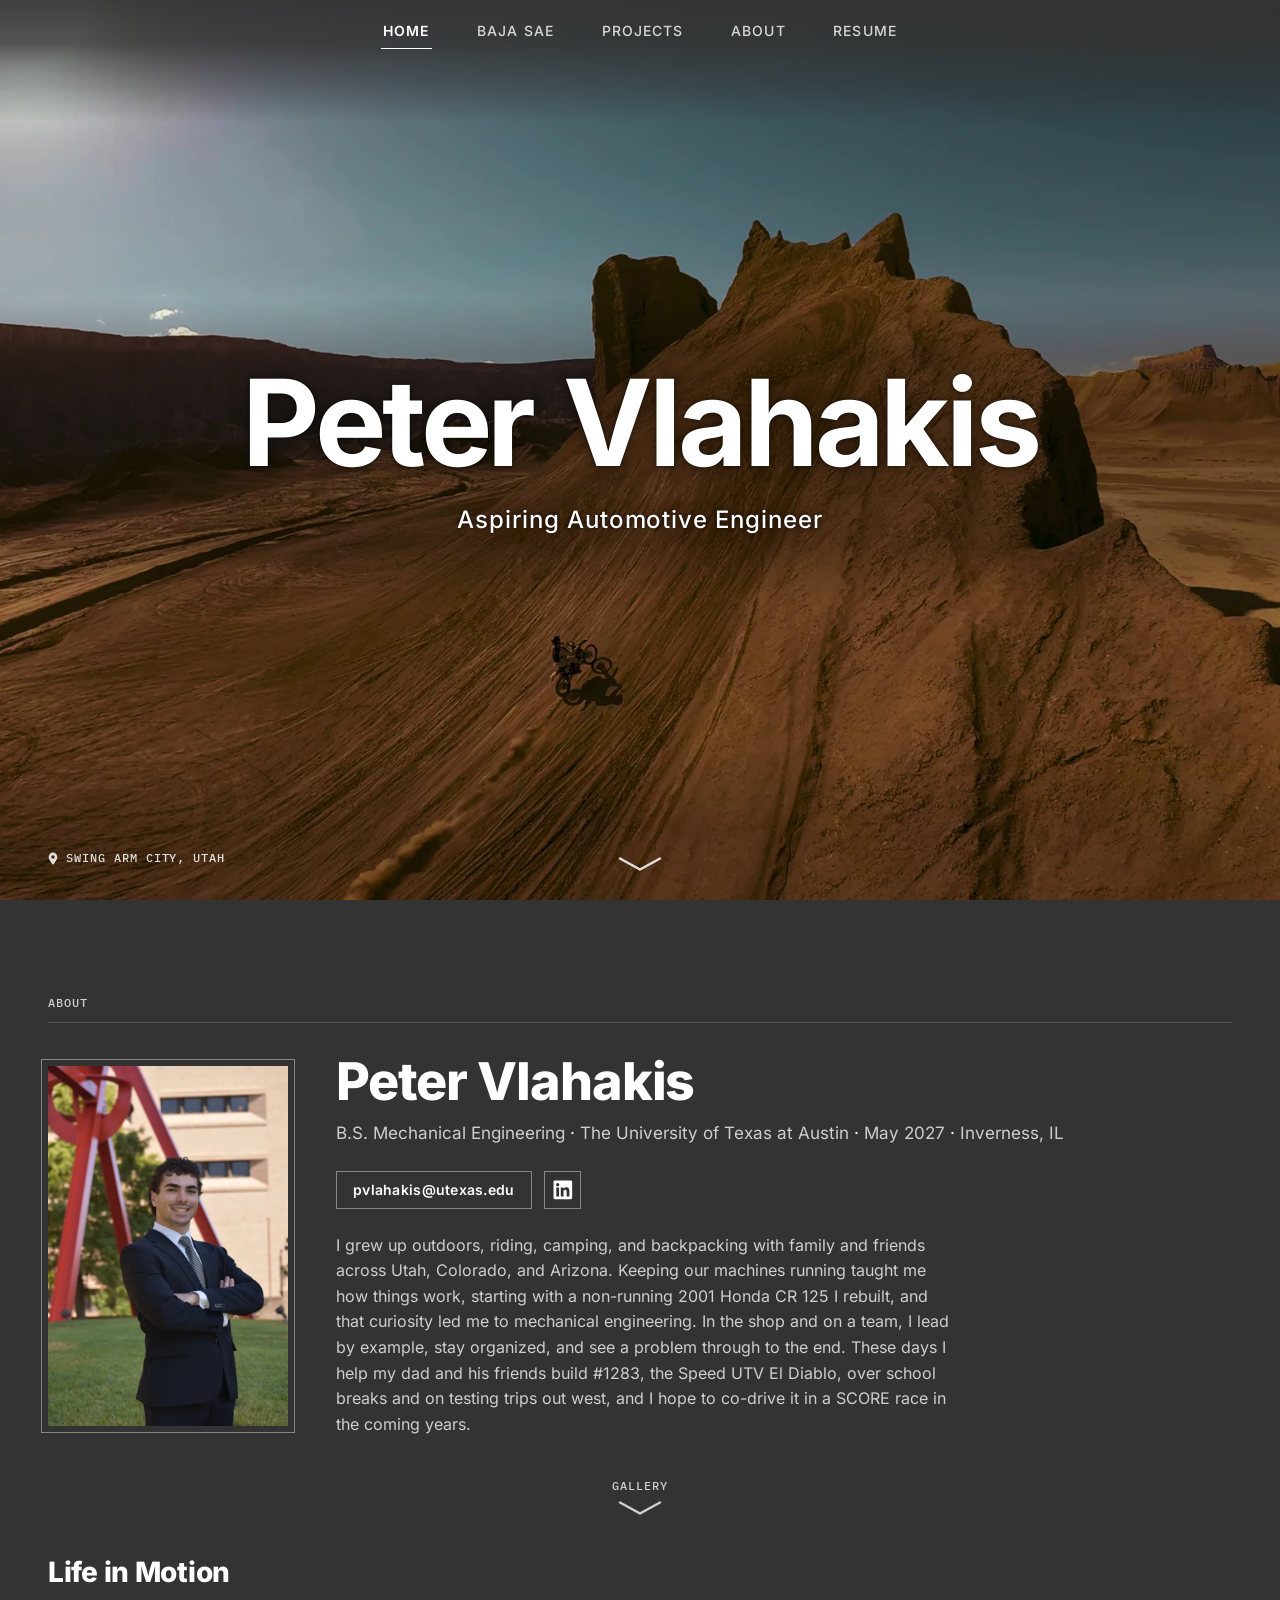
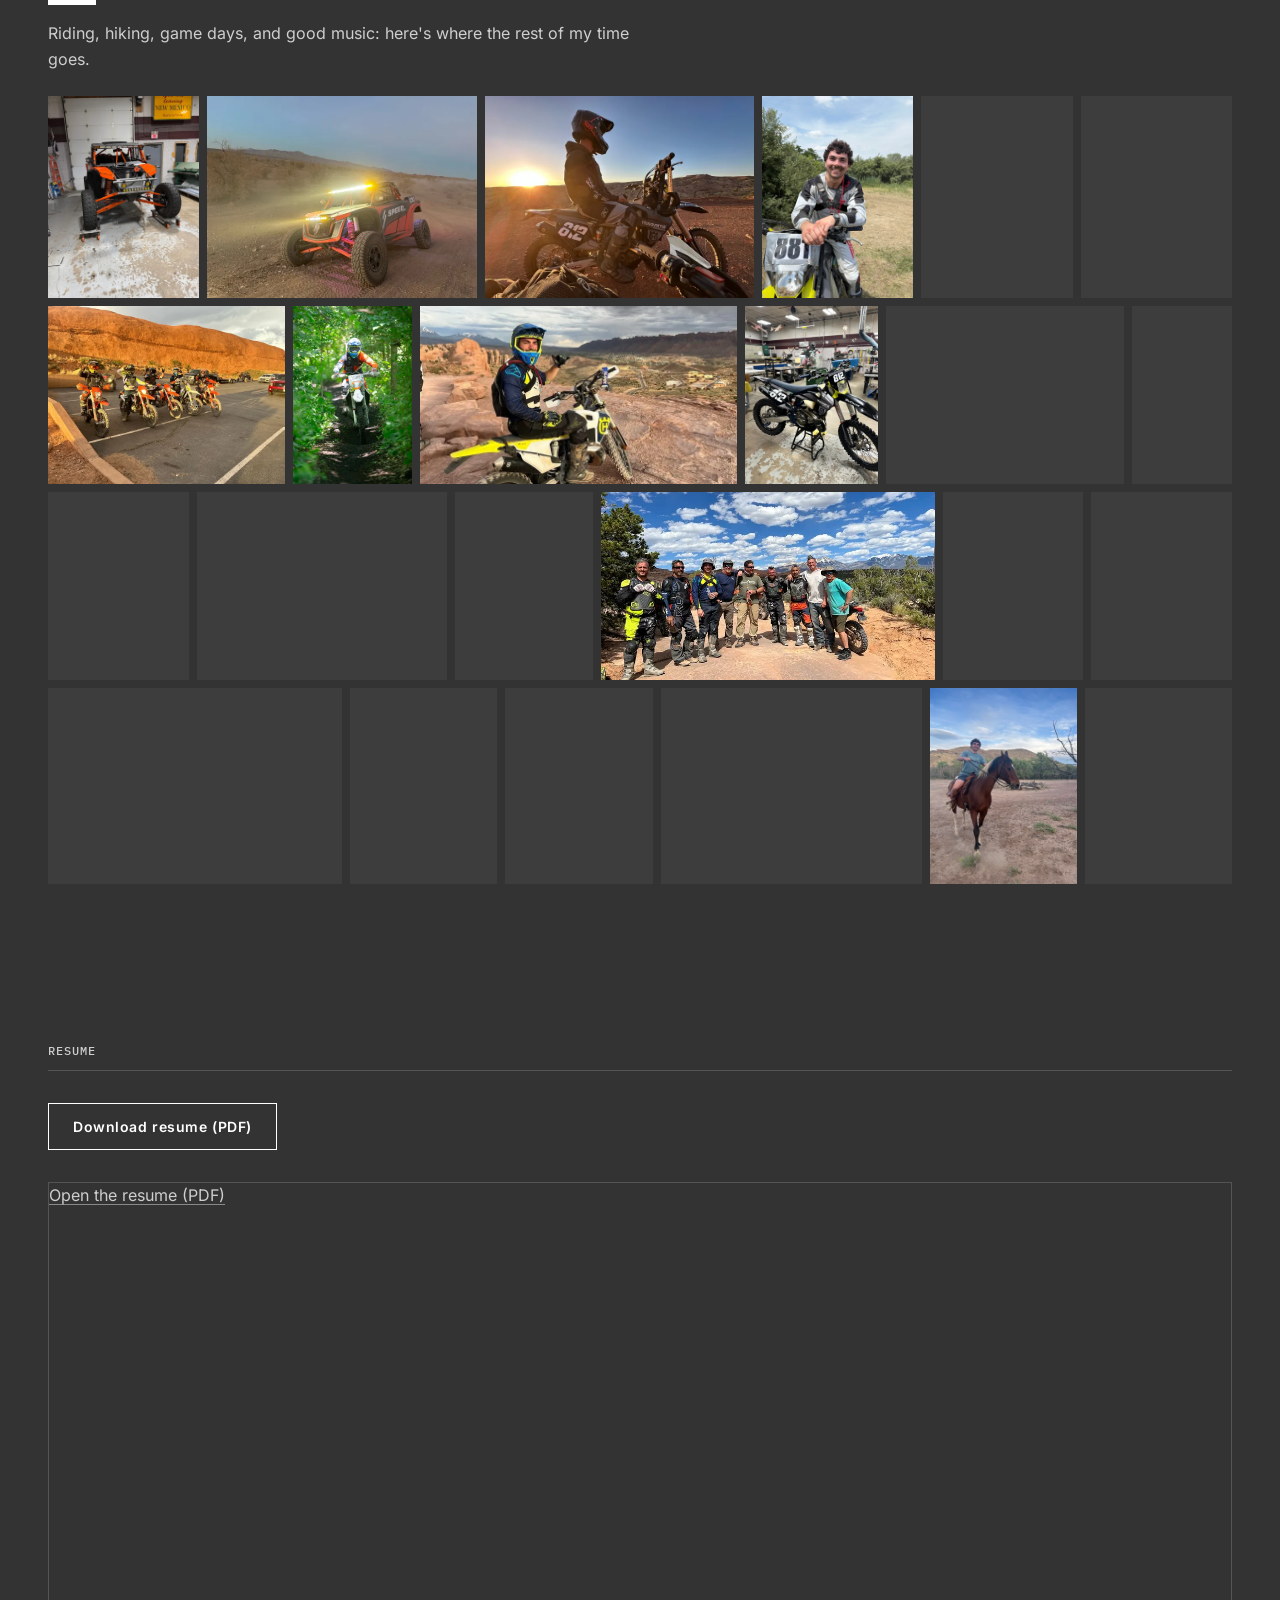
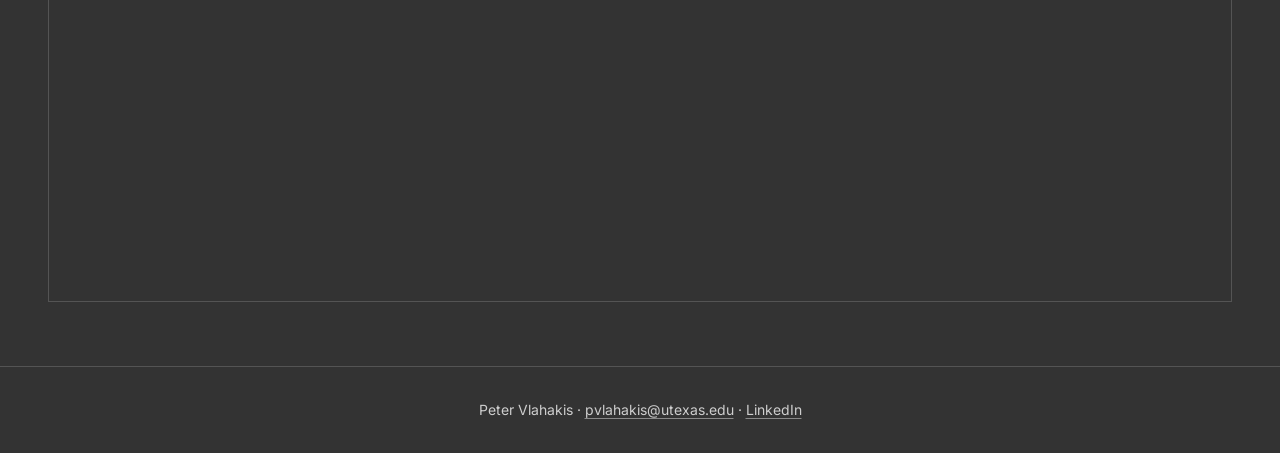
==== commit ab786459: "Phone home bar: Menu, Baja SAE, Projects centered; contact row fits narrow phones Co-Authored-By: Cl" ====
--- a/index.html
+++ b/index.html
@@ -27,12 +27,12 @@
   <a class="skip-link" href="#main">Skip to content</a>
 
   <nav class="nav" aria-label="Primary" data-open="false">
+    <button class="nav__toggle" type="button" aria-expanded="false" aria-controls="nav-list">Menu</button>
     <!-- Phones, Home only: the two other pages stay in the bar beside Menu -->
     <ul class="nav__bar">
       <li><a class="nav__link" href="baja.html">Baja SAE</a></li>
       <li><a class="nav__link" href="projects.html">Projects</a></li>
     </ul>
-    <button class="nav__toggle" type="button" aria-expanded="false" aria-controls="nav-list">Menu</button>
     <ul class="nav__list" id="nav-list">
       <li><a class="nav__link" href="index.html" aria-current="page">Home</a></li>
       <li><a class="nav__link" href="baja.html">Baja SAE</a></li>
--- a/css/base.css
+++ b/css/base.css
@@ -387,20 +387,25 @@
     z-index: 2;
   }
 
+  /* Home: Menu, then the two links, centered as one group like the desktop nav */
+  [data-page="home"] .nav {
+    justify-content: center;
+  }
+
+  [data-page="home"] .nav__toggle {
+    margin-left: 0;
+  }
+
   .nav__bar {
     display: flex;
     align-items: center;
     gap: clamp(var(--space-5), 3.4vw, var(--space-7));
-    margin-left: auto;
+    margin-left: clamp(var(--space-5), 3.4vw, var(--space-7));
     pointer-events: auto;
   }
 
   .nav__bar li {
     display: flex;
-  }
-
-  .nav__bar + .nav__toggle {
-    margin-left: clamp(var(--space-5), 3.4vw, var(--space-7));
   }
 
   /* The opened menu covers the bar */
@@ -424,7 +429,7 @@
     background: var(--menu-sheet);
   }
 
-  .nav[data-open="true"] .nav__link {
+  .nav[data-open="true"] .nav__list .nav__link {
     font-size: var(--fs-lg);
   }
 }
--- a/css/home.css
+++ b/css/home.css
@@ -489,15 +489,51 @@
     align-items: start;
   }
 
+  .about__portrait img {
+    outline-offset: 4px;
+  }
+
+  .about__subtitle {
+    font-size: var(--fs-sm);
+  }
+
   .about__bio {
     grid-column: 1 / -1;
   }
-
-  .about__portrait img {
-    outline-offset: 4px;
+}
+
+/* The narrowest phones: the email button no longer fits beside the headshot, so the contact buttons
+   take their own full-width row under it. The name and subtitle stay beside the photo. */
+@media (max-width: 359.98px) {
+  .about__head {
+    grid-template-rows: auto 1fr;
+    row-gap: var(--space-3);
+  }
+
+  .about__id {
+    display: contents;
+  }
+
+  .about__portrait {
+    grid-row: 1 / span 2;
+  }
+
+  .about__name {
+    grid-area: 1 / 2;
   }
 
   .about__subtitle {
-    font-size: var(--fs-sm);
-  }
-}
+    grid-area: 2 / 2;
+    margin-top: 0;
+  }
+
+  .about__links {
+    grid-area: 3 / 1 / auto / -1;
+    margin-top: var(--space-3);
+  }
+
+  .about__bio {
+    grid-row: 4;
+    margin-top: var(--space-3);
+  }
+}
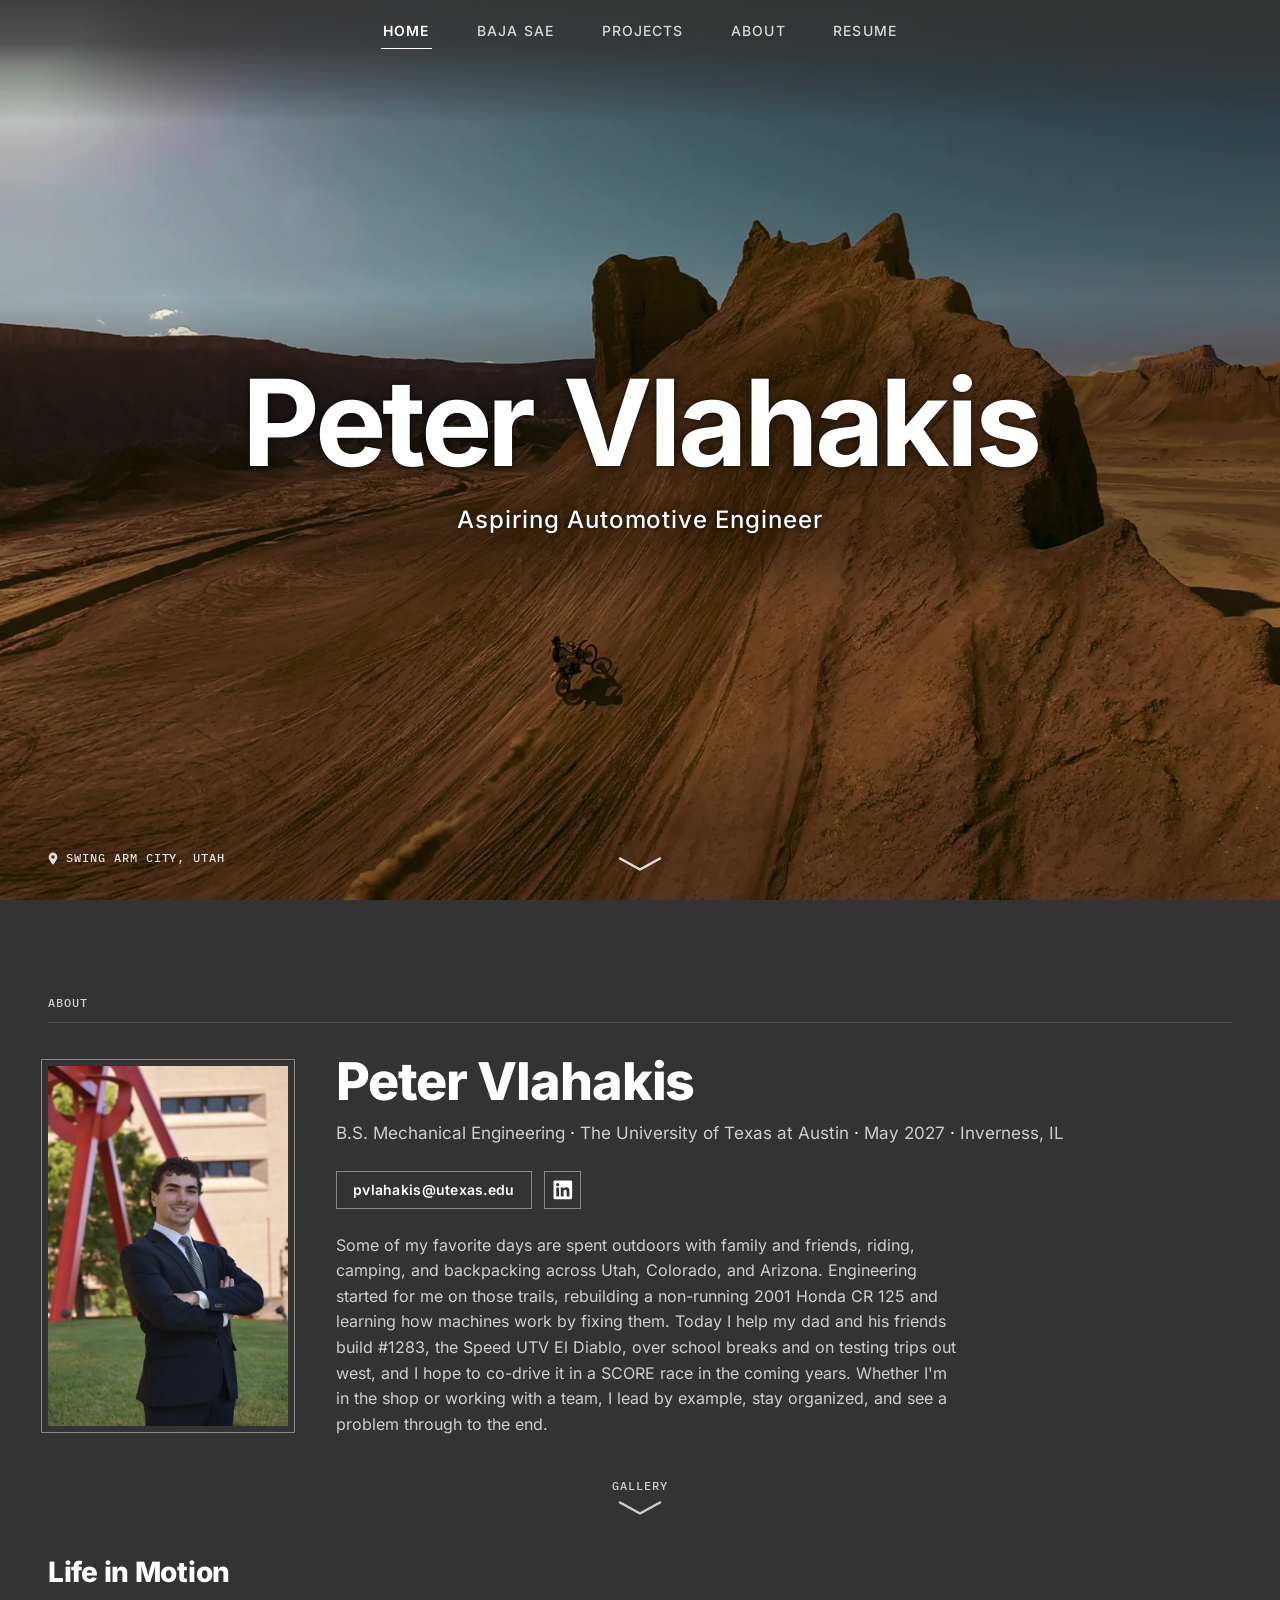
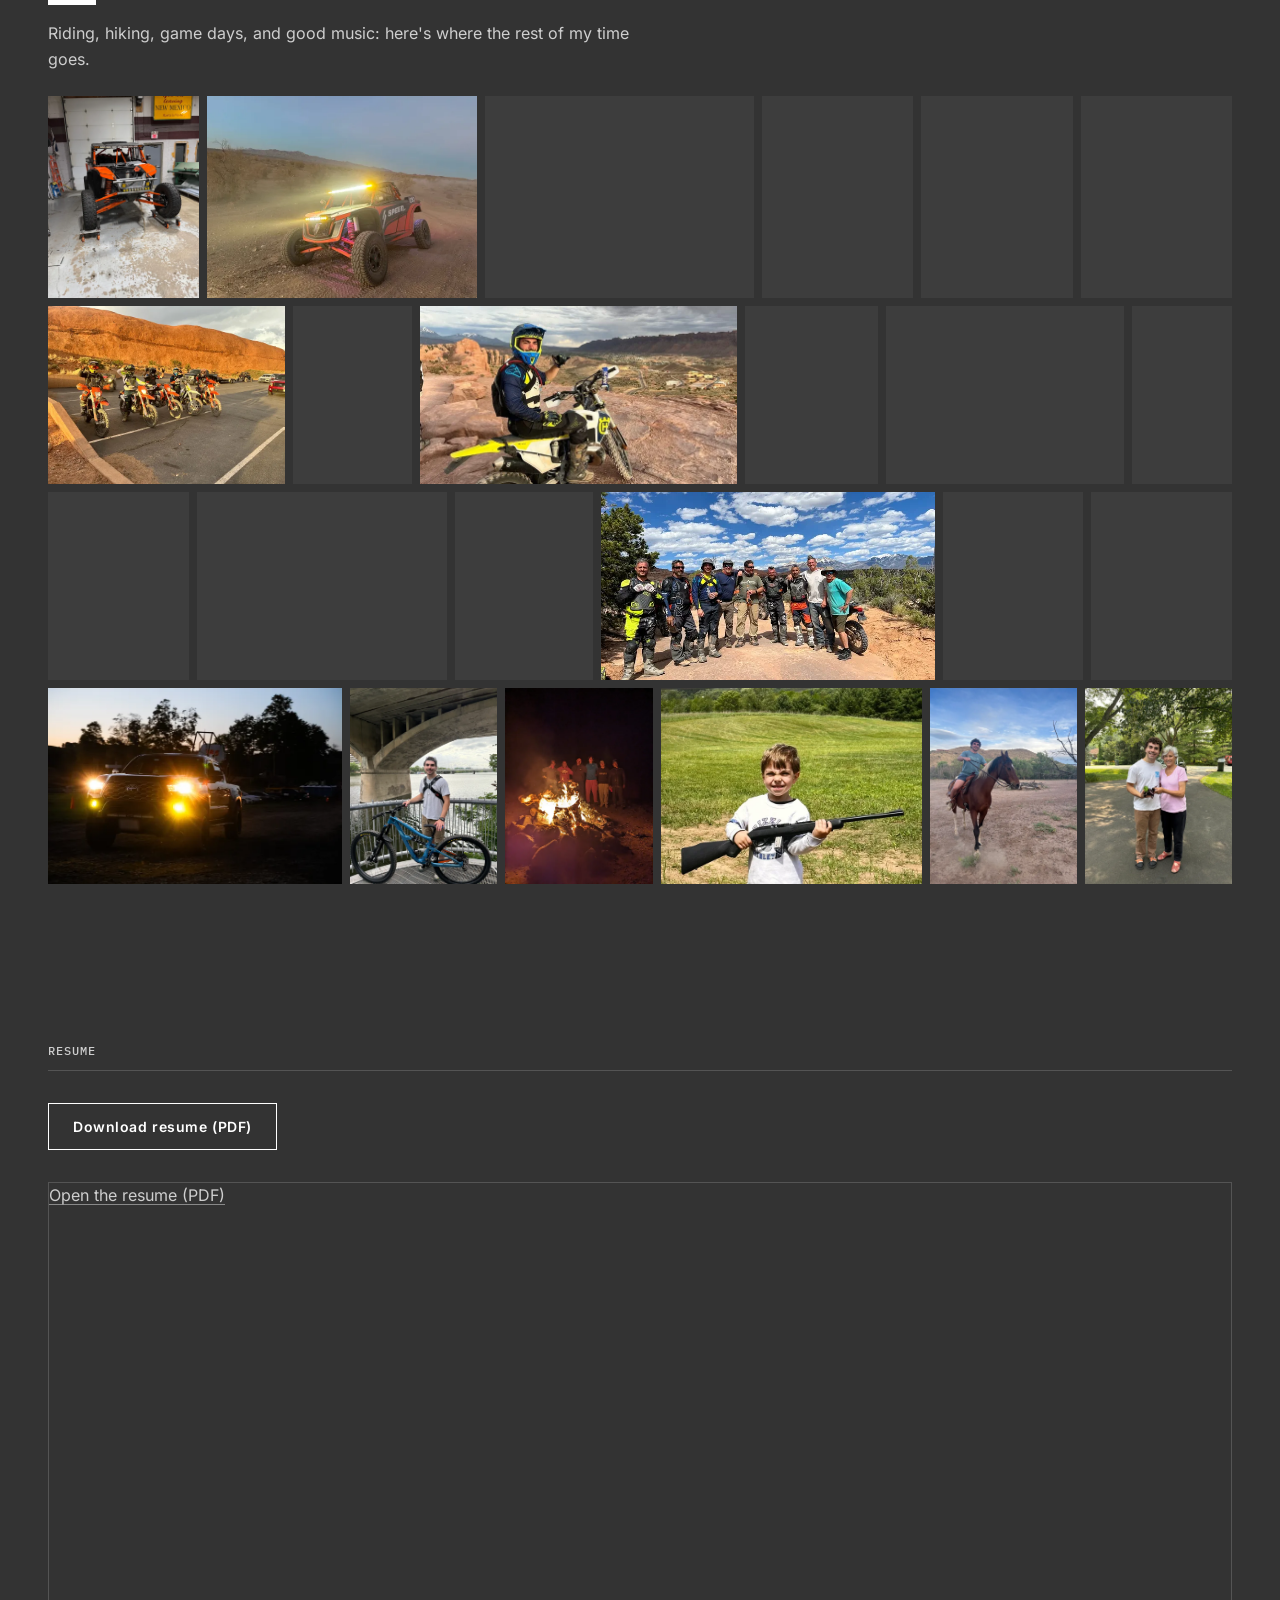
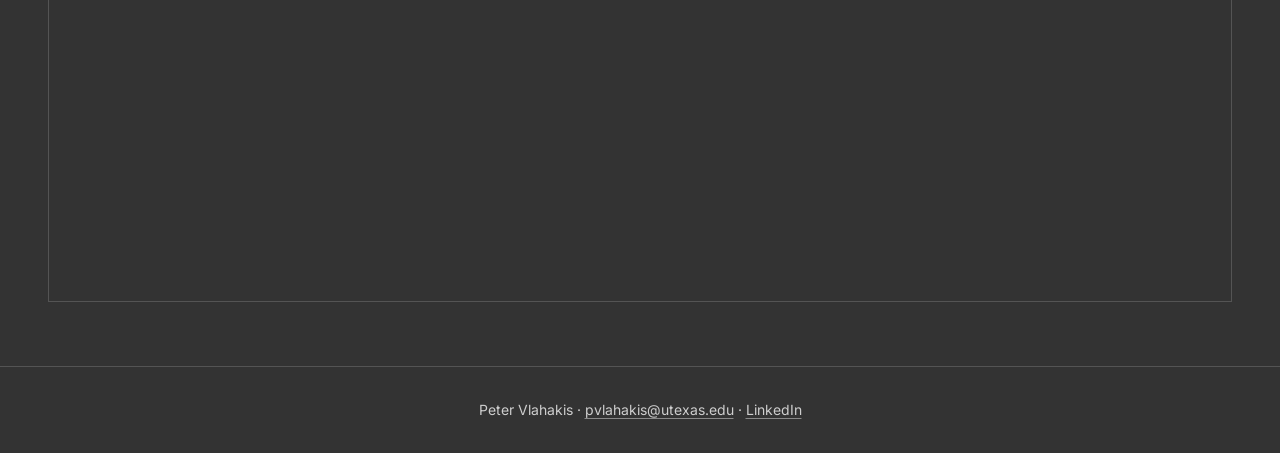
==== commit c2794d81: "Link preview: name on the Open Graph image Co-Authored-By: Claude Opus 5.5 <noreply@anthropic.com>" ====
--- a/index.html
+++ b/index.html
@@ -11,10 +11,10 @@
   <meta property="og:title" content="Peter Vlahakis | Aspiring Automotive Engineer">
   <meta property="og:description" content="Engineering portfolio: Baja SAE chassis design and fabrication, and CNC-machined parts.">
   <meta property="og:url" content="https://petervlahakis.com/">
-  <meta property="og:image" content="https://petervlahakis.com/assets/img/og.jpg">
+  <meta property="og:image" content="https://petervlahakis.com/assets/img/og.jpg?v=2">
   <meta property="og:image:width" content="1200">
   <meta property="og:image:height" content="630">
-  <meta property="og:image:alt" content="Dirt bike rider climbing a sandstone dome, seen from above">
+  <meta property="og:image:alt" content="Peter Vlahakis, over an aerial view of a dirt bike rider climbing a sandstone dome">
   <meta name="twitter:card" content="summary_large_image">
   <link rel="icon" href="favicon.svg" type="image/svg+xml">
   <link rel="preload" href="assets/fonts/inter-latin-wght-normal.woff2" as="font" type="font/woff2" crossorigin>
